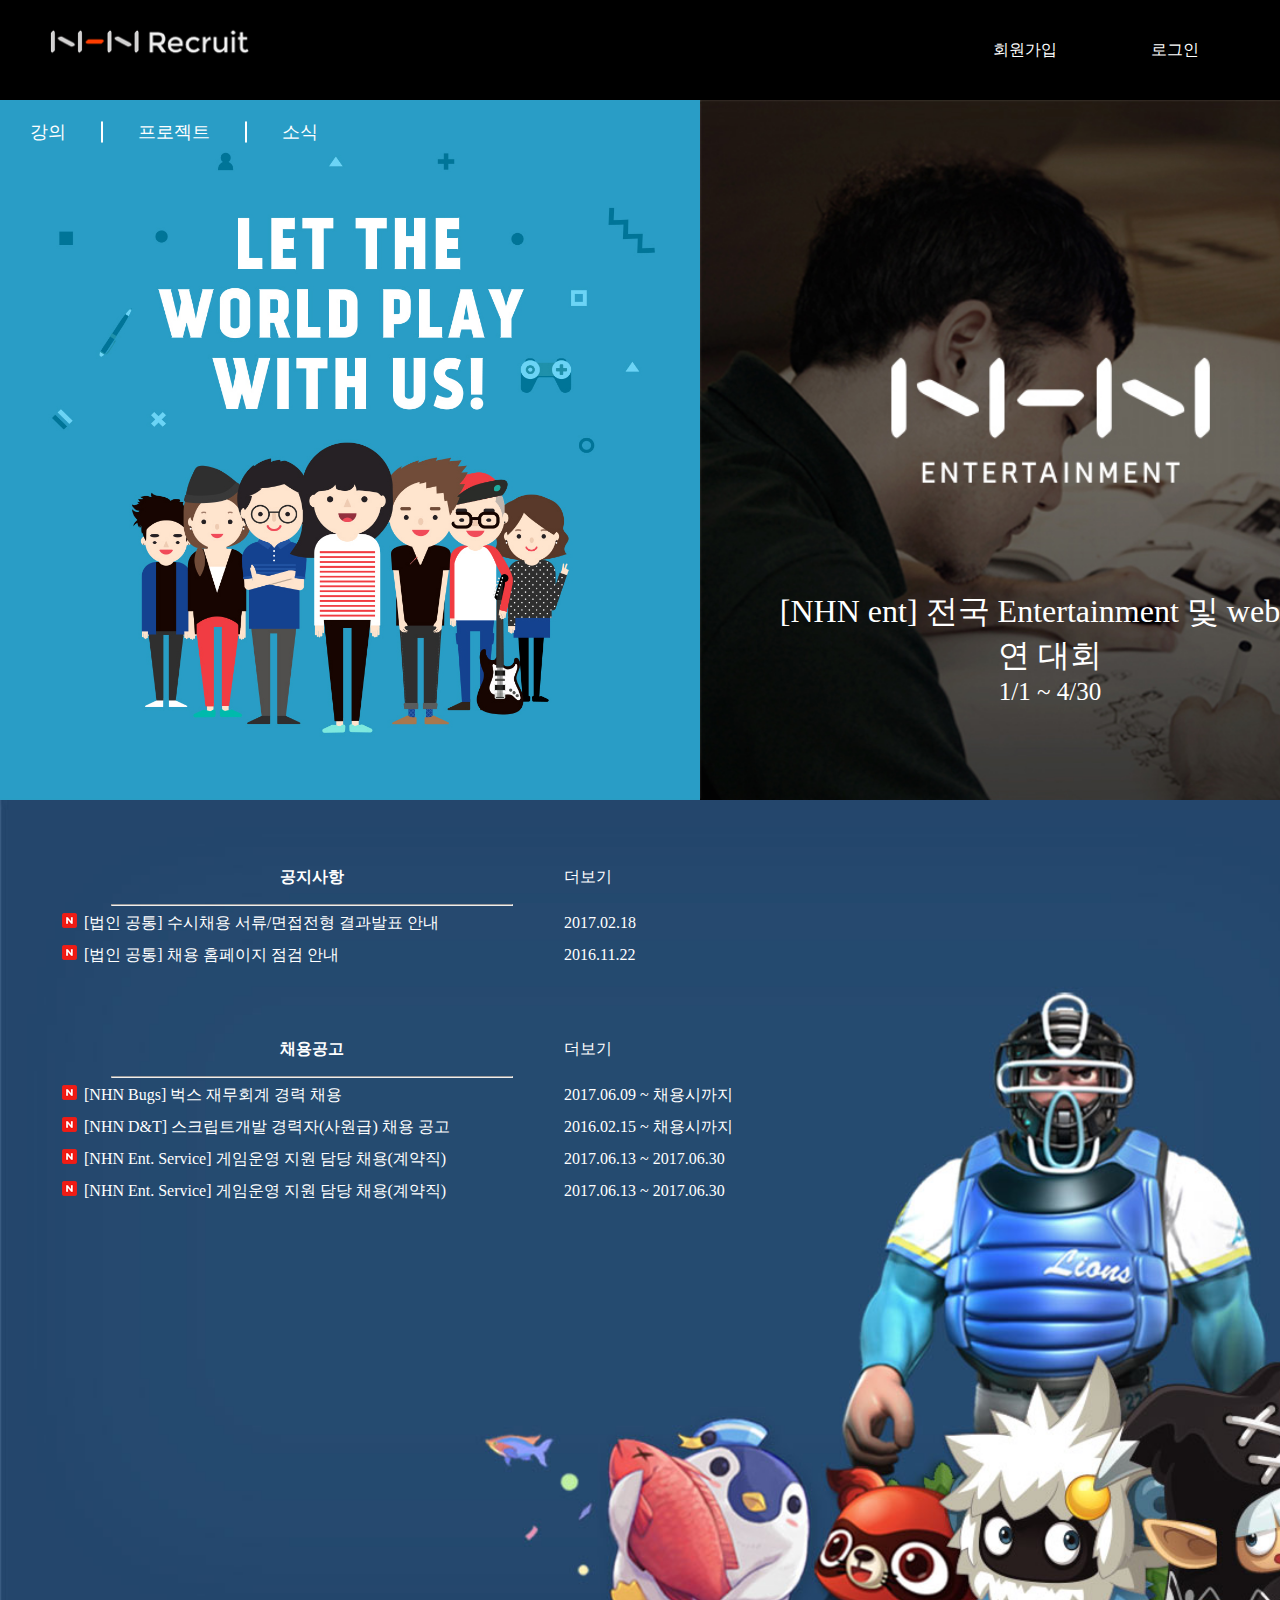
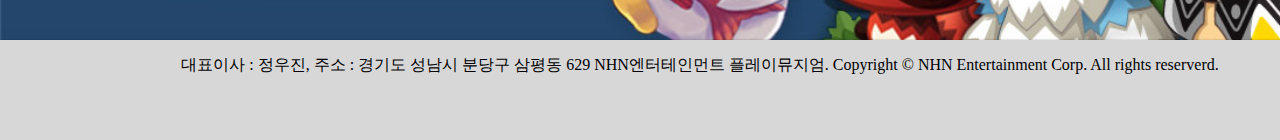
==== NHN/index.html @ 99757986 "지승렬 NHN" ====
<!DOCTYPE html>
<html lang="en">
<head>
    <meta charset="UTF-8">
    <title>20522지승렬 2018화면구현</title>
    <link rel="stylesheet" href="css/index.css">
    <script src="https://ajax.googleapis.com/ajax/libs/jquery/3.3.1/jquery.min.js"></script>
    <script src="js/index.js"></script>
</head>
<body>
<div id="wrap">
    <div id="header">
        <img src="img/logo.png" alt="logo" id="titlelogo">
        <ul id="menu">
            <li><a href="#">회원가입</a></li>
            <li><a href="#">로그인</a></li>
            <li><a href="#">고객센터</a></li>
        </ul>
    </div>
    <div id="section">
        <div id = "withUs">
            <img src="img/main02_2560.jpg" class="img" id="imgBlue" alt="img1"/>
                <p><a href="#">강의</a><span class="verticlaBar"></span><a href="#">프로젝트</a><span class="verticlaBar"></span><a
                        href="#">소식</a></p>
        </div>
        <div id="imgSlide">
            <div class="recruitBox">
                 <img src="img/rolling1_KR88_2.jpg" id="imgOrange" alt="img2">
                <div class="recruitContent">
                    <p class="recruitTitle"><a href="#">[NHN ent] 신규 클라우드 서버 및 서비스 개발을 위한 인력 채용</a></p>
                    <p class="period">3/1 ~ 3/31</p>
                </div>
            </div>
            <div class="recruitBox">
                 <img src="img/rolling1_KR88_1.jpg" id="imgBlack" alt="img3"/>
                <div class="recruitContent">
                    <p class="recruitTitle"><a href="#">[NHN ent] 전국 Entertainment 및 web 경연 대회</a></p>
                    <p class="period">1/1 ~ 4/30</p>
                </div>
            </div>
        </div>
        <div id="infoBox">
        <div id="info">

                <table>
                    <tr><th>공지사항</th>
                        <td><a href="html/sub1_notice.html">더보기</a></td></tr>
                    <tr><td><hr></td>
                        <td></td>
                    </tr>
                    <tr>
                        <td><img src="img/new.png" alt="new"/><a href="#">[법인 공통] 수시채용 서류/면접전형 결과발표 안내</a></td>
                        <td>2017.02.18</td>
                    </tr>
                    <tr>
                        <td><img src="img/new.png" alt="new"/><a href="#">[법인 공통] 채용 홈페이지 점검 안내</a></td>
                        <td>2016.11.22</td>
                    </tr>
                </table>


                <table>
                    <tr><th>채용공고</th><td><a href="html/sub2_recruit.html">더보기</a></td></tr>
                    <tr><td><hr></td>
                        <td></td>
                    </tr>
                    <tr>
                        <td><img src="img/new.png" alt="new"/><a href="#">[NHN Bugs] 벅스 재무회계 경력 채용</a></td>
                        <td>2017.06.09 ~ 채용시까지</td>
                    </tr>
                    <tr>
                        <td><img src="img/new.png" alt="new"/><a href="#">[NHN D&T] 스크립트개발 경력자(사원급) 채용 공고</a></td>
                        <td>2016.02.15 ~ 채용시까지</td>
                    </tr>
                    <tr>
                        <td><img src="img/new.png" alt="new"/><a href="#">[NHN Ent. Service] 게임운영 지원 담당 채용(계약직)</a></td>
                        <td>2017.06.13 ~ 2017.06.30</td>
                    </tr>
                    <tr>
                        <td><img src="img/new.png" alt="new"/><a href="#">[NHN Ent. Service] 게임운영 지원 담당 채용(계약직)</a></td>
                        <td>2017.06.13 ~ 2017.06.30</td>
                    </tr>
                </table>

        </div>
        </div>
    </div>
    <div id="footer">대표이사 : 정우진, 주소 : 경기도 성남시 분당구 삼평동 629 NHN엔터테인먼트 플레이뮤지엄. Copyright © NHN Entertainment Corp. All rights reserverd.</div>
</div>
</body>
</html>
---- NHN/css/index.css ----
*{
    padding: 0;
    margin: 0;
}
li{
    list-style: none;
}
a{
    text-decoration: none;
    color: white;
}
#wrap{
    width: 1400px;
    margin:  0 auto;
}
#header{
    width: 100%;
    height: 100px;
    background-color: #000000;
}
#titlelogo{
    width: 200px;
    height: auto;
    float: left;
    margin: 25px 0px 0px 50px;
}
#titleName{
    float: left;
    height: 100px;
    width: 500px;
    font-size: 35px;
}
#titleName h2{
    margin: 25px 0px 0px 50px;
}
#header #menu{
    float: right;
}
#header #menu>li{
    width: 150px;
    text-align: center;
    float: left;
    color: white;
    line-height: 100px
}
#header #menu>li:hover{
    background-color: #fff;
    transition: 1s;
}
#header #menu>li:hover a{
    color: black;
    transition: 1s;
}

#section{
    width: 100%;
    height: auto;
}

#withUs{
    position: relative;
    width: 50%;
    height: 700px;
    float: left;
}

#withUs::after{
    clear: both;
    display: table;
}

#withUs #imgBlue{
    height: inherit;
    width: 100%;
    position: absolute;
}

#withUs p {

    font-size: 18px;
    color: white;
    position: absolute;
    margin: 20px 0 0 30px;
}

#withUs span{
    border:1px solid white;
    border-radius: 2px;
    margin: 35px;
}

#imgSlide{
    height: 700px;
    position: relative;
    width: 50%;
    float: right;
}


#imgSlide img{
    width: 100%;
    height: 700px;
    position: absolute;
}
.recruitBox{
    width:100%;
}

.recruitBox::after{
    content: "";
    clear: both;
    display: table;
}

.recruitBox> .recruitContent{
    width: 80%;
    height: 200px;
    position: absolute;
    margin-top: 70%;
    margin-left:10%;
}
.recruitBox> .recruitContent .recruitTitle{
    font-size: 2em;
    text-align: center;
}
.recruitBox> .recruitContent .period{
    font-size: 25px;
    color: white;
    text-align: center;
}

#infoBox{
    clear: both;
    width: 100%;
    height: 840px;
    position: relative;
    background:url("../img/rolling2_KR88.jpg");
    background-size: 100%;
}

#section #info{
    margin-left: 60px;
    position: absolute;
}


#info table{
    margin-top: 50px;
    color: white;
    font-size: 16px;
}
#info  th {
    height: 50px;
    width: 500px;
}
#info  hr{
    color: black;
    background-color: #000000;
    margin:  0 auto;
    width: 80%;
}
#info  td{
    line-height: 30px;
    width: 200px;
}

#info img{
   margin-right: 7px ;
}
#footer{
    line-height: 50px;
    color: black;
    height: 100px;
    width: 100%;
    text-align: center;
    background-color: #d7d7d7;
}
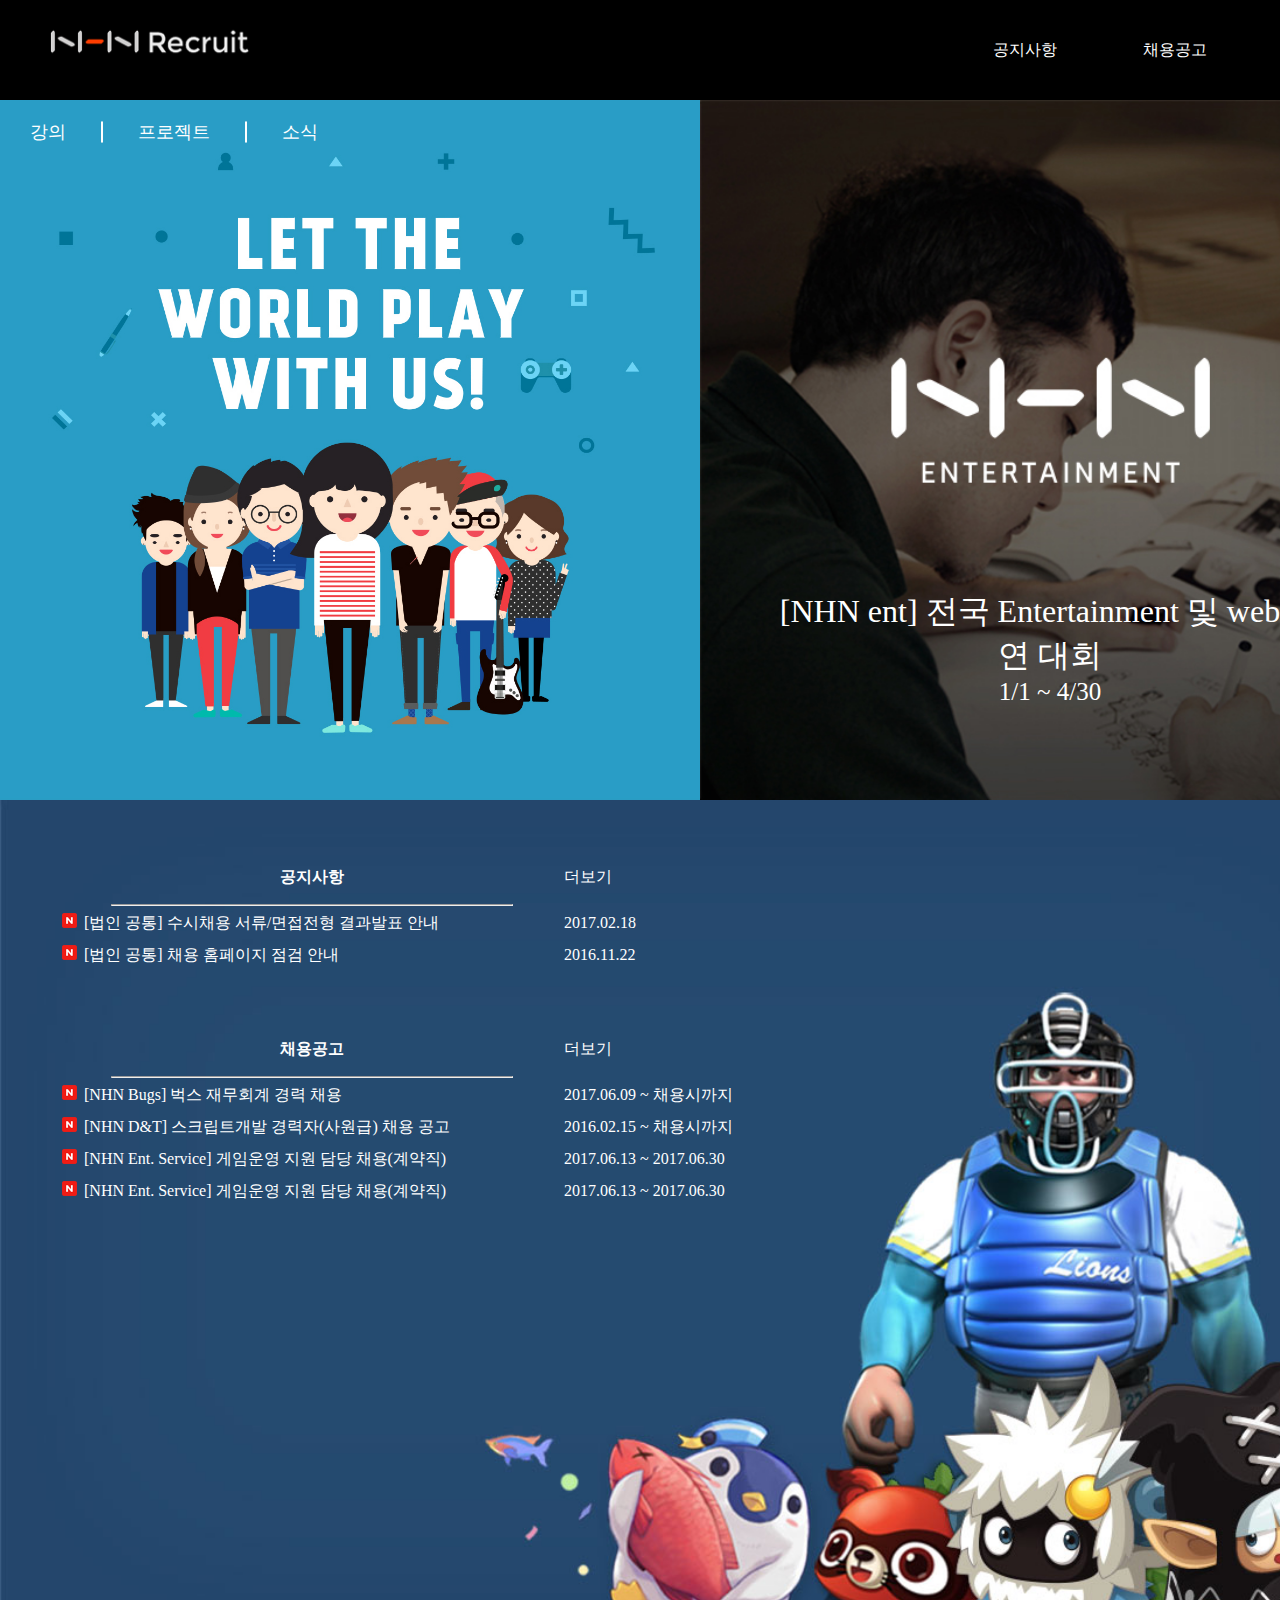
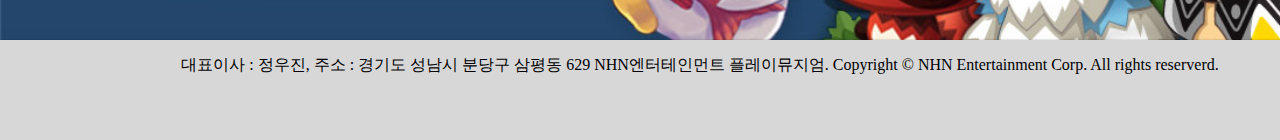
==== commit a1230af4: "lang en -> kr addition a tag, href change" ====
--- a/NHN/index.html
+++ b/NHN/index.html
@@ -1,10 +1,10 @@
 <!DOCTYPE html>
-<html lang="en">
+<html lang="kr">
 <head>
     <meta charset="UTF-8">
     <title>20522지승렬 2018화면구현</title>
     <link rel="stylesheet" href="css/index.css">
-    <script src="https://ajax.googleapis.com/ajax/libs/jquery/3.3.1/jquery.min.js"></script>
+    <script src="js/jquery-3.3.1.min.js"></script>
     <script src="js/index.js"></script>
 </head>
 <body>
@@ -12,9 +12,9 @@
     <div id="header">
         <img src="img/logo.png" alt="logo" id="titlelogo">
         <ul id="menu">
-            <li><a href="#">회원가입</a></li>
-            <li><a href="#">로그인</a></li>
-            <li><a href="#">고객센터</a></li>
+            <li><a href="html/sub1_notice.html">공지사항</a></li>
+            <li><a href="html/sub2_recruit.html">채용공고</a></li>
+            <li><a href="#">채용문의</a></li>
         </ul>
     </div>
     <div id="section">
